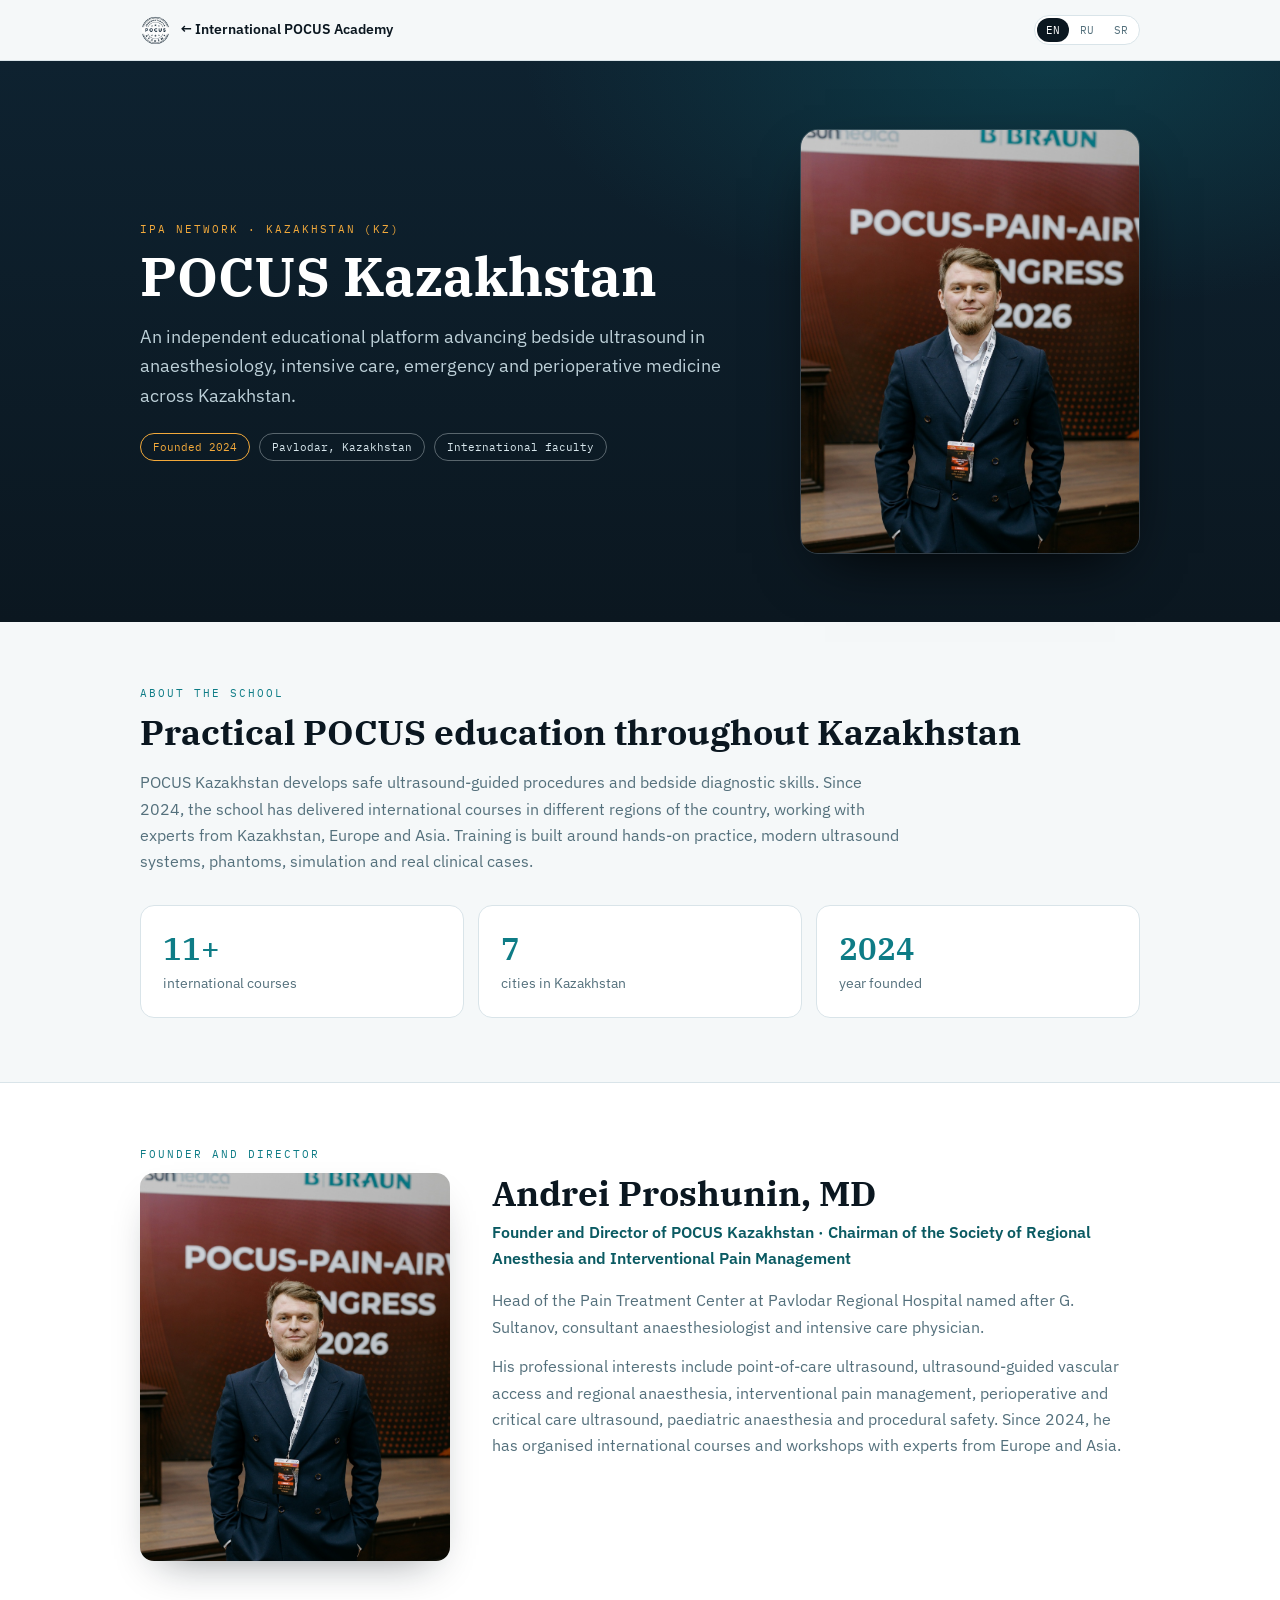
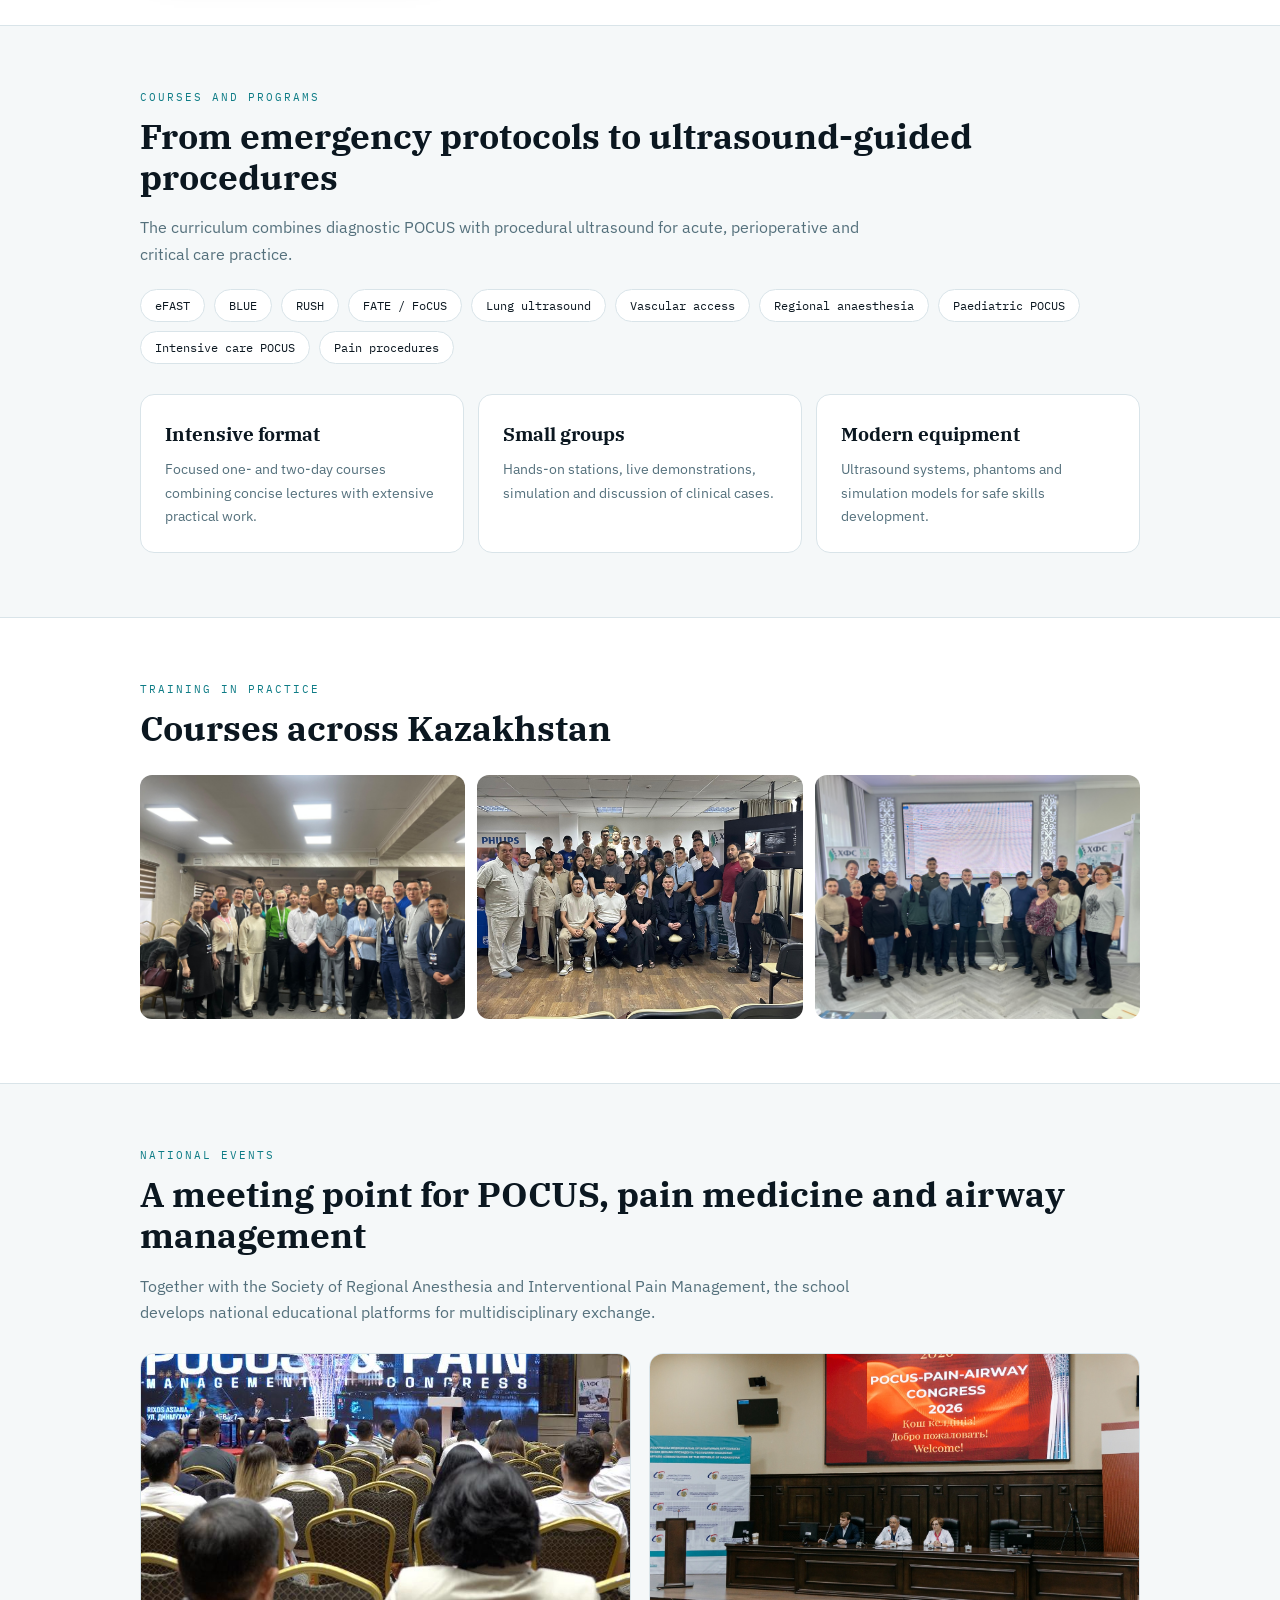
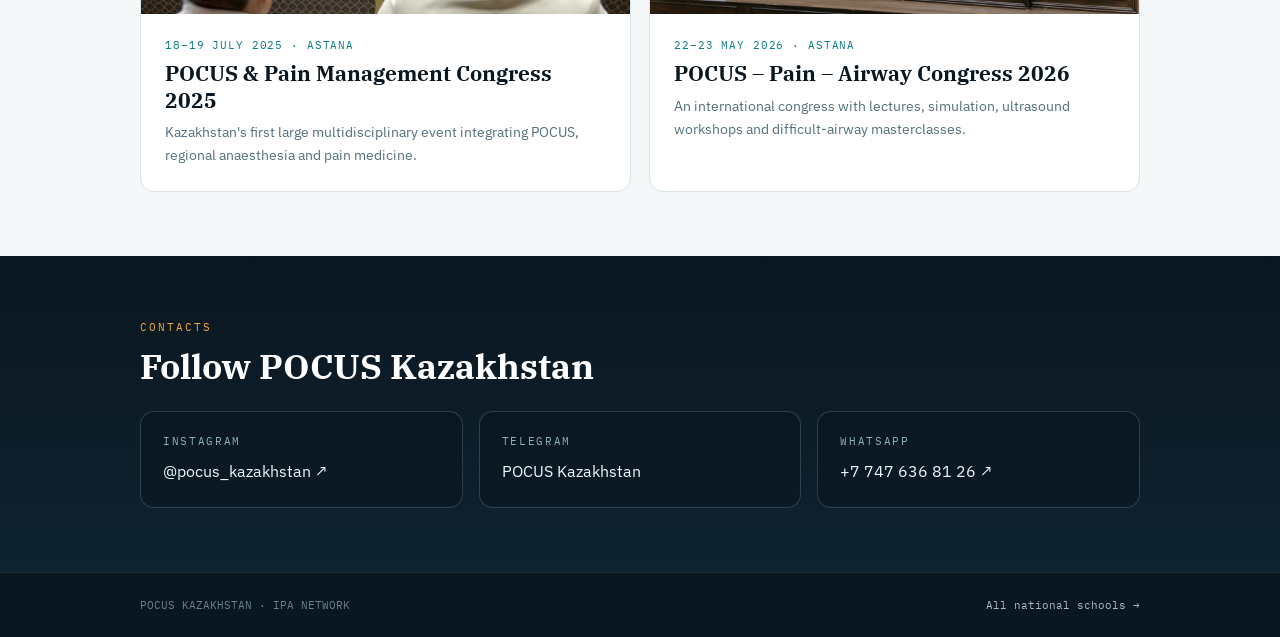
==== kazakhstan.html @ 46409dae "Add Kazakhstan school and POCUS guide" ====
<!DOCTYPE html>
<html lang="en">
<head>
<meta charset="UTF-8">
<meta name="viewport" content="width=device-width, initial-scale=1.0">
<title>POCUS Kazakhstan — International POCUS Academy</title>
<meta name="description" content="POCUS Kazakhstan: ultrasound education, practical courses and international congresses for physicians across Kazakhstan.">
<link rel="icon" href="images/ipa-logo.png">
<style>
@import url('https://fonts.googleapis.com/css2?family=IBM+Plex+Serif:wght@500;600;700&family=IBM+Plex+Sans:wght@400;500;600&family=IBM+Plex+Mono:wght@400;500&display=swap');
:root{--ink:#0b1720;--panel:#0e2230;--paper:#f5f8f9;--card:#fff;--line:#d9e4e9;--echo:#e9f1f4;--teal:#0e7c86;--deep:#0a5a62;--gold:#f2a93b;--text:#182e3a;--muted:#54707c;--radius:14px;--max:1040px}
*{box-sizing:border-box;margin:0;padding:0}html{scroll-behavior:smooth}body{font:16px/1.65 'IBM Plex Sans',system-ui,sans-serif;color:var(--text);background:var(--paper)}img{display:block;max-width:100%}a{color:var(--deep)}.wrap{max-width:var(--max);margin:auto;padding:0 20px}.mono{font-family:'IBM Plex Mono',monospace}:focus-visible{outline:3px solid var(--gold);outline-offset:3px}
.top{position:sticky;top:0;z-index:20;background:rgba(245,248,249,.94);backdrop-filter:blur(8px);border-bottom:1px solid var(--line)}.top-in{height:60px;display:flex;align-items:center;gap:14px}.back{display:flex;align-items:center;gap:9px;text-decoration:none;color:var(--ink);font-weight:600;font-size:14px}.back img{width:31px;height:31px;border-radius:50%}.lang{margin-left:auto;display:flex;gap:2px;padding:2px;border:1px solid var(--line);border-radius:99px;background:#fff}.lang button{border:0;background:transparent;padding:5px 9px;border-radius:99px;color:var(--muted);font:11px 'IBM Plex Mono',monospace;cursor:pointer}.lang button[aria-pressed=true]{background:var(--ink);color:#fff}
.hero{padding:68px 0;background:radial-gradient(850px 400px at 82% 0,rgba(14,124,134,.28),transparent 62%),linear-gradient(180deg,var(--panel),var(--ink));color:#eaf2f5}.hero-grid{display:grid;grid-template-columns:1fr 340px;gap:48px;align-items:center}.crumbs,.kicker{font:11px 'IBM Plex Mono',monospace;text-transform:uppercase;letter-spacing:.18em;color:var(--gold);margin-bottom:12px}h1,h2,h3{font-family:'IBM Plex Serif',serif}h1{font-size:clamp(34px,5vw,54px);line-height:1.06;color:#fff;margin-bottom:16px}.lead{color:#bdd0d8;max-width:62ch;font-size:18px}.tags,.chips{display:flex;gap:9px;flex-wrap:wrap;margin-top:22px}.tag{font:11px 'IBM Plex Mono',monospace;padding:6px 12px;border:1px solid rgba(233,241,244,.35);border-radius:99px;color:#d7e6ec}.tag.gold{border-color:var(--gold);color:var(--gold)}.hero-photo{border-radius:18px;overflow:hidden;border:1px solid rgba(255,255,255,.16);box-shadow:0 24px 60px -25px #000;aspect-ratio:4/5}.hero-photo img{width:100%;height:100%;object-fit:cover;object-position:center top}
section{padding:64px 0}.kicker{color:var(--teal)}h2{font-size:clamp(25px,3.3vw,35px);line-height:1.18;color:var(--ink);margin-bottom:16px}.copy{color:var(--muted);max-width:76ch}.facts{display:grid;grid-template-columns:repeat(3,1fr);gap:14px;margin-top:30px}.fact{background:#fff;border:1px solid var(--line);border-radius:var(--radius);padding:22px}.fact b{display:block;color:var(--teal);font:600 31px 'IBM Plex Serif',serif}.fact span{color:var(--muted);font-size:14px}
.director{background:#fff;border-block:1px solid var(--line)}.dir-grid{display:grid;grid-template-columns:310px 1fr;gap:42px;align-items:start}.dir-photo{border-radius:var(--radius);overflow:hidden;box-shadow:0 18px 40px -20px rgba(11,23,32,.45)}.dir-photo img{width:100%;aspect-ratio:4/5;object-fit:cover;object-position:center top}.dir-grid h2{margin-bottom:4px}.role{font-weight:600;color:var(--deep);margin-bottom:16px}.copy+.copy{margin-top:13px}
.chip{font:12px 'IBM Plex Mono',monospace;color:var(--ink);background:#fff;border:1px solid var(--line);border-radius:99px;padding:8px 14px}.format{display:grid;grid-template-columns:repeat(3,1fr);gap:14px;margin-top:30px}.format article{background:#fff;border:1px solid var(--line);border-radius:var(--radius);padding:24px}.format h3{font-size:19px;color:var(--ink);margin-bottom:8px}.format p{color:var(--muted);font-size:14px}
.gallery{background:#fff;border-block:1px solid var(--line)}.gal{display:grid;grid-template-columns:repeat(3,1fr);gap:12px;margin-top:26px}.gal figure{border-radius:12px;overflow:hidden;background:var(--echo);aspect-ratio:4/3}.gal img{width:100%;height:100%;object-fit:cover}
.events{display:grid;grid-template-columns:1fr 1fr;gap:18px;margin-top:28px}.event{background:#fff;border:1px solid var(--line);border-radius:var(--radius);overflow:hidden}.event img{width:100%;height:260px;object-fit:cover}.event-body{padding:24px}.date{font:11px 'IBM Plex Mono',monospace;color:var(--teal);letter-spacing:.08em;text-transform:uppercase}.event h3{font-size:21px;line-height:1.25;margin:8px 0;color:var(--ink)}.event p{color:var(--muted);font-size:14px}
.contacts{background:linear-gradient(180deg,var(--ink),var(--panel));color:#e5eff3}.contacts .kicker{color:var(--gold)}.contacts h2{color:#fff}.con-grid{display:grid;grid-template-columns:repeat(3,1fr);gap:16px;margin-top:24px}.con{padding:22px;border:1px solid rgba(143,176,188,.26);border-radius:var(--radius);background:rgba(5,15,22,.3)}.con h3{font:11px 'IBM Plex Mono',monospace;text-transform:uppercase;letter-spacing:.15em;color:#8fb0bc;margin-bottom:10px}.con a,.con p{color:#eef6f8;text-decoration:none}.con a:hover{color:var(--gold)}
footer{padding:25px 0;background:var(--ink);border-top:1px solid rgba(143,176,188,.16);color:#66828d;font:11px 'IBM Plex Mono',monospace}.foot{display:flex;justify-content:space-between;gap:12px;flex-wrap:wrap}footer a{color:#a5bbc4;text-decoration:none}
@media(max-width:800px){.hero-grid{grid-template-columns:1fr}.hero-photo{max-width:340px}.facts,.format,.con-grid{grid-template-columns:1fr}.dir-grid{grid-template-columns:1fr}.dir-photo{max-width:310px}.events{grid-template-columns:1fr}.gal{grid-template-columns:1fr}section{padding:48px 0}.hero{padding:52px 0}}
</style>
</head>
<body>
<header class="top"><div class="wrap top-in"><a class="back" href="index.html#network"><img src="images/ipa-logo.png" alt="IPA"><span data-i="back">← International POCUS Academy</span></a><div class="lang" role="group" aria-label="Language"><button data-lang="en" aria-pressed="true">EN</button><button data-lang="ru" aria-pressed="false">RU</button><button data-lang="sr" aria-pressed="false">SR</button></div></div></header>

<main>
<section class="hero"><div class="wrap hero-grid"><div><div class="crumbs" data-i="crumbs">IPA Network · Kazakhstan (KZ)</div><h1>POCUS Kazakhstan</h1><p class="lead" data-i="hero">An independent educational platform advancing bedside ultrasound in anaesthesiology, intensive care, emergency and perioperative medicine across Kazakhstan.</p><div class="tags"><span class="tag gold" data-i="tag1">Founded 2024</span><span class="tag" data-i="tag2">Pavlodar, Kazakhstan</span><span class="tag" data-i="tag3">International faculty</span></div></div><figure class="hero-photo"><img src="images/kazakhstan-director.jpg" alt="Andrei Proshunin, MD"></figure></div></section>

<section><div class="wrap"><div class="kicker" data-i="about_k">About the school</div><h2 data-i="about_h">Practical POCUS education throughout Kazakhstan</h2><p class="copy" data-i="about_p">POCUS Kazakhstan develops safe ultrasound-guided procedures and bedside diagnostic skills. Since 2024, the school has delivered international courses in different regions of the country, working with experts from Kazakhstan, Europe and Asia. Training is built around hands-on practice, modern ultrasound systems, phantoms, simulation and real clinical cases.</p><div class="facts"><div class="fact"><b>11+</b><span data-i="fact1">international courses</span></div><div class="fact"><b>7</b><span data-i="fact2">cities in Kazakhstan</span></div><div class="fact"><b>2024</b><span data-i="fact3">year founded</span></div></div></div></section>

<section class="director"><div class="wrap"><div class="kicker" data-i="director_k">Founder and director</div><div class="dir-grid"><figure class="dir-photo"><img src="images/kazakhstan-director.jpg" alt="Andrei Proshunin, MD"></figure><div><h2>Andrei Proshunin, MD</h2><p class="role" data-i="role">Founder and Director of POCUS Kazakhstan · Chairman of the Society of Regional Anesthesia and Interventional Pain Management</p><p class="copy" data-i="bio1">Head of the Pain Treatment Center at Pavlodar Regional Hospital named after G. Sultanov, consultant anaesthesiologist and intensive care physician.</p><p class="copy" data-i="bio2">His professional interests include point-of-care ultrasound, ultrasound-guided vascular access and regional anaesthesia, interventional pain management, perioperative and critical care ultrasound, paediatric anaesthesia and procedural safety. Since 2024, he has organised international courses and workshops with experts from Europe and Asia.</p></div></div></div></section>

<section><div class="wrap"><div class="kicker" data-i="program_k">Courses and programs</div><h2 data-i="program_h">From emergency protocols to ultrasound-guided procedures</h2><p class="copy" data-i="program_p">The curriculum combines diagnostic POCUS with procedural ultrasound for acute, perioperative and critical care practice.</p><div class="chips"><span class="chip">eFAST</span><span class="chip">BLUE</span><span class="chip">RUSH</span><span class="chip">FATE / FoCUS</span><span class="chip" data-i="lung">Lung ultrasound</span><span class="chip" data-i="vascular">Vascular access</span><span class="chip" data-i="regional">Regional anaesthesia</span><span class="chip" data-i="paed">Paediatric POCUS</span><span class="chip" data-i="icu">Intensive care POCUS</span><span class="chip" data-i="pain">Pain procedures</span></div><div class="format"><article><h3 data-i="format1_h">Intensive format</h3><p data-i="format1_p">Focused one- and two-day courses combining concise lectures with extensive practical work.</p></article><article><h3 data-i="format2_h">Small groups</h3><p data-i="format2_p">Hands-on stations, live demonstrations, simulation and discussion of clinical cases.</p></article><article><h3 data-i="format3_h">Modern equipment</h3><p data-i="format3_p">Ultrasound systems, phantoms and simulation models for safe skills development.</p></article></div></div></section>

<section class="gallery"><div class="wrap"><div class="kicker" data-i="gallery_k">Training in practice</div><h2 data-i="gallery_h">Courses across Kazakhstan</h2><div class="gal"><figure><img src="images/kazakhstan-course-1.jpg" alt="POCUS Kazakhstan practical course" loading="lazy"></figure><figure><img src="images/kazakhstan-course-2.jpg" alt="POCUS Kazakhstan course participants" loading="lazy"></figure><figure><img src="images/kazakhstan-course-3.jpg" alt="POCUS Kazakhstan faculty and participants" loading="lazy"></figure></div></div></section>

<section><div class="wrap"><div class="kicker" data-i="events_k">National events</div><h2 data-i="events_h">A meeting point for POCUS, pain medicine and airway management</h2><p class="copy" data-i="events_p">Together with the Society of Regional Anesthesia and Interventional Pain Management, the school develops national educational platforms for multidisciplinary exchange.</p><div class="events"><article class="event"><img src="images/kazakhstan-congress-2025.jpg" alt="POCUS and Pain Management Congress 2025" loading="lazy"><div class="event-body"><div class="date" data-i="date1">18–19 July 2025 · Astana</div><h3>POCUS &amp; Pain Management Congress 2025</h3><p data-i="event1">Kazakhstan's first large multidisciplinary event integrating POCUS, regional anaesthesia and pain medicine.</p></div></article><article class="event"><img src="images/kazakhstan-congress-2026.jpg" alt="POCUS Pain Airway Congress 2026" loading="lazy"><div class="event-body"><div class="date" data-i="date2">22–23 May 2026 · Astana</div><h3>POCUS – Pain – Airway Congress 2026</h3><p data-i="event2">An international congress with lectures, simulation, ultrasound workshops and difficult-airway masterclasses.</p></div></article></div></div></section>

<section class="contacts"><div class="wrap"><div class="kicker" data-i="contact_k">Contacts</div><h2 data-i="contact_h">Follow POCUS Kazakhstan</h2><div class="con-grid"><div class="con"><h3>Instagram</h3><a href="https://www.instagram.com/pocus_kazakhstan/" target="_blank" rel="noopener">@pocus_kazakhstan ↗</a></div><div class="con"><h3>Telegram</h3><p>POCUS Kazakhstan</p></div><div class="con"><h3>WhatsApp</h3><a href="https://wa.me/77476368126" target="_blank" rel="noopener">+7 747 636 81 26 ↗</a></div></div></div></section>
</main>
<footer><div class="wrap foot"><span>POCUS KAZAKHSTAN · IPA NETWORK</span><a href="index.html#network" data-i="footer">All national schools →</a></div></footer>

<script>
const I18N={
en:{back:'← International POCUS Academy',crumbs:'IPA Network · Kazakhstan (KZ)',hero:'An independent educational platform advancing bedside ultrasound in anaesthesiology, intensive care, emergency and perioperative medicine across Kazakhstan.',tag1:'Founded 2024',tag2:'Pavlodar, Kazakhstan',tag3:'International faculty',about_k:'About the school',about_h:'Practical POCUS education throughout Kazakhstan',about_p:'POCUS Kazakhstan develops safe ultrasound-guided procedures and bedside diagnostic skills. Since 2024, the school has delivered international courses in different regions of the country, working with experts from Kazakhstan, Europe and Asia. Training is built around hands-on practice, modern ultrasound systems, phantoms, simulation and real clinical cases.',fact1:'international courses',fact2:'cities in Kazakhstan',fact3:'year founded',director_k:'Founder and director',role:'Founder and Director of POCUS Kazakhstan · Chairman of the Society of Regional Anesthesia and Interventional Pain Management',bio1:'Head of the Pain Treatment Center at Pavlodar Regional Hospital named after G. Sultanov, consultant anaesthesiologist and intensive care physician.',bio2:'His professional interests include point-of-care ultrasound, ultrasound-guided vascular access and regional anaesthesia, interventional pain management, perioperative and critical care ultrasound, paediatric anaesthesia and procedural safety. Since 2024, he has organised international courses and workshops with experts from Europe and Asia.',program_k:'Courses and programs',program_h:'From emergency protocols to ultrasound-guided procedures',program_p:'The curriculum combines diagnostic POCUS with procedural ultrasound for acute, perioperative and critical care practice.',lung:'Lung ultrasound',vascular:'Vascular access',regional:'Regional anaesthesia',paed:'Paediatric POCUS',icu:'Intensive care POCUS',pain:'Pain procedures',format1_h:'Intensive format',format1_p:'Focused one- and two-day courses combining concise lectures with extensive practical work.',format2_h:'Small groups',format2_p:'Hands-on stations, live demonstrations, simulation and discussion of clinical cases.',format3_h:'Modern equipment',format3_p:'Ultrasound systems, phantoms and simulation models for safe skills development.',gallery_k:'Training in practice',gallery_h:'Courses across Kazakhstan',events_k:'National events',events_h:'A meeting point for POCUS, pain medicine and airway management',events_p:'Together with the Society of Regional Anesthesia and Interventional Pain Management, the school develops national educational platforms for multidisciplinary exchange.',date1:'18–19 July 2025 · Astana',event1:"Kazakhstan's first large multidisciplinary event integrating POCUS, regional anaesthesia and pain medicine.",date2:'22–23 May 2026 · Astana',event2:'An international congress with lectures, simulation, ultrasound workshops and difficult-airway masterclasses.',contact_k:'Contacts',contact_h:'Follow POCUS Kazakhstan',footer:'All national schools →'},
ru:{back:'← International POCUS Academy',crumbs:'Сеть IPA · Казахстан (KZ)',hero:'Независимая образовательная платформа, развивающая ультразвук у постели пациента в анестезиологии, интенсивной терапии, неотложной и периоперационной медицине по всему Казахстану.',tag1:'Основана в 2024 году',tag2:'Павлодар, Казахстан',tag3:'Международные преподаватели',about_k:'О школе',about_h:'Практическое обучение POCUS по всему Казахстану',about_p:'POCUS Kazakhstan развивает навыки безопасных процедур под ультразвуковой навигацией и диагностики у постели пациента. С 2024 года школа проводит международные курсы в разных регионах страны вместе с экспертами из Казахстана, Европы и Азии. Обучение строится вокруг практики, современных УЗ-аппаратов, фантомов, симуляции и реальных клинических случаев.',fact1:'международных курсов',fact2:'городов Казахстана',fact3:'год основания',director_k:'Основатель и руководитель',role:'Основатель и руководитель POCUS Kazakhstan · Председатель Общества регионарной анестезии и интервенционного лечения боли',bio1:'Руководитель Центра лечения боли Павлодарской областной больницы имени Г. Султанова, консультант-анестезиолог и врач интенсивной терапии.',bio2:'Профессиональные интересы: POCUS, сосудистый доступ и регионарная анестезия под контролем УЗИ, интервенционное лечение боли, периоперационный ультразвук, УЗИ в интенсивной терапии, детская анестезиология и безопасность процедур. С 2024 года организует международные курсы и мастер-классы с экспертами Европы и Азии.',program_k:'Курсы и программы',program_h:'От экстренных протоколов до процедур под контролем УЗИ',program_p:'Программа объединяет диагностический POCUS и процедурный ультразвук для неотложной, периоперационной практики и интенсивной терапии.',lung:'УЗИ лёгких',vascular:'Сосудистый доступ',regional:'Регионарная анестезия',paed:'Детский POCUS',icu:'POCUS в интенсивной терапии',pain:'Лечение боли',format1_h:'Интенсивный формат',format1_p:'Однодневные и двухдневные курсы, где краткие лекции сочетаются с большой практической частью.',format2_h:'Малые группы',format2_p:'Практические станции, живые демонстрации, симуляция и обсуждение клинических случаев.',format3_h:'Современное оснащение',format3_p:'УЗ-аппараты, фантомы и симуляционные модели для безопасного освоения навыков.',gallery_k:'Обучение на практике',gallery_h:'Курсы по всему Казахстану',events_k:'Национальные мероприятия',events_h:'Место встречи POCUS, медицины боли и управления дыхательными путями',events_p:'Вместе с Обществом регионарной анестезии и интервенционного лечения боли школа развивает национальные образовательные площадки для междисциплинарного обмена.',date1:'18–19 июля 2025 · Астана',event1:'Первое в Казахстане крупное междисциплинарное мероприятие, объединившее POCUS, регионарную анестезию и медицину боли.',date2:'22–23 мая 2026 · Астана',event2:'Международный конгресс с лекциями, симуляцией, ультразвуковыми мастер-классами и обучением работе с трудными дыхательными путями.',contact_k:'Контакты',contact_h:'POCUS Kazakhstan в социальных сетях',footer:'Все национальные школы →'},
sr:{back:'← International POCUS Academy',crumbs:'IPA mreža · Kazahstan (KZ)',hero:'Nezavisna obrazovna platforma koja unapređuje ultrazvuk na mestu zbrinjavanja u anesteziologiji, intenzivnoj, urgentnoj i perioperativnoj medicini širom Kazahstana.',tag1:'Osnovana 2024.',tag2:'Pavlodar, Kazahstan',tag3:'Međunarodni predavači',about_k:'O školi',about_h:'Praktična POCUS edukacija širom Kazahstana',about_p:'POCUS Kazakhstan razvija bezbedne ultrazvučno vođene procedure i dijagnostičke veštine uz bolesnika. Od 2024. škola organizuje međunarodne kurseve u različitim regionima zemlje, uz stručnjake iz Kazahstana, Evrope i Azije. Edukacija se zasniva na praktičnom radu, savremenim ultrazvučnim aparatima, fantomima, simulaciji i kliničkim slučajevima.',fact1:'međunarodnih kurseva',fact2:'gradova u Kazahstanu',fact3:'godina osnivanja',director_k:'Osnivač i direktor',role:'Osnivač i direktor POCUS Kazakhstan · Predsednik Društva za regionalnu anesteziju i interventno lečenje bola',bio1:'Rukovodilac Centra za lečenje bola Regionalne bolnice G. Sultanov u Pavlodaru, konsultant anesteziolog i lekar intenzivne medicine.',bio2:'Njegova stručna interesovanja obuhvataju POCUS, ultrazvučno vođen vaskularni pristup i regionalnu anesteziju, interventno lečenje bola, perioperativni i ultrazvuk u intenzivnoj nezi, pedijatrijsku anesteziju i bezbednost procedura. Od 2024. organizuje međunarodne kurseve sa stručnjacima iz Evrope i Azije.',program_k:'Kursevi i programi',program_h:'Od urgentnih protokola do ultrazvučno vođenih procedura',program_p:'Program spaja dijagnostički POCUS i proceduralni ultrazvuk za urgentnu, perioperativnu i intenzivnu medicinu.',lung:'Ultrazvuk pluća',vascular:'Vaskularni pristup',regional:'Regionalna anestezija',paed:'Pedijatrijski POCUS',icu:'POCUS u intenzivnoj nezi',pain:'Procedure za lečenje bola',format1_h:'Intenzivni format',format1_p:'Jednodnevni i dvodnevni kursevi koji spajaju sažeta predavanja sa opsežnim praktičnim radom.',format2_h:'Male grupe',format2_p:'Praktične stanice, demonstracije uživo, simulacija i diskusija kliničkih slučajeva.',format3_h:'Savremena oprema',format3_p:'Ultrazvučni sistemi, fantomi i simulacioni modeli za bezbedno usvajanje veština.',gallery_k:'Edukacija u praksi',gallery_h:'Kursevi širom Kazahstana',events_k:'Nacionalni događaji',events_h:'Mesto susreta POCUS-a, medicine bola i upravljanja disajnim putem',events_p:'Zajedno sa Društvom za regionalnu anesteziju i interventno lečenje bola, škola razvija nacionalne obrazovne platforme za multidisciplinarnu razmenu.',date1:'18–19. jul 2025. · Astana',event1:'Prvi veliki multidisciplinarni događaj u Kazahstanu koji je povezao POCUS, regionalnu anesteziju i medicinu bola.',date2:'22–23. maj 2026. · Astana',event2:'Međunarodni kongres sa predavanjima, simulacijom, ultrazvučnim radionicama i obukom za otežani disajni put.',contact_k:'Kontakti',contact_h:'Pratite POCUS Kazakhstan',footer:'Sve nacionalne škole →'}
};
function setLang(lang){if(!I18N[lang])lang='en';document.documentElement.lang=lang;document.querySelectorAll('[data-i]').forEach(el=>{const v=I18N[lang][el.dataset.i];if(v)el.textContent=v});document.querySelectorAll('[data-lang]').forEach(b=>b.setAttribute('aria-pressed',String(b.dataset.lang===lang)));localStorage.setItem('ipa-lang',lang)}
document.querySelectorAll('[data-lang]').forEach(b=>b.addEventListener('click',()=>setLang(b.dataset.lang)));setLang(localStorage.getItem('ipa-lang')||'en');
</script>
</body>
</html>
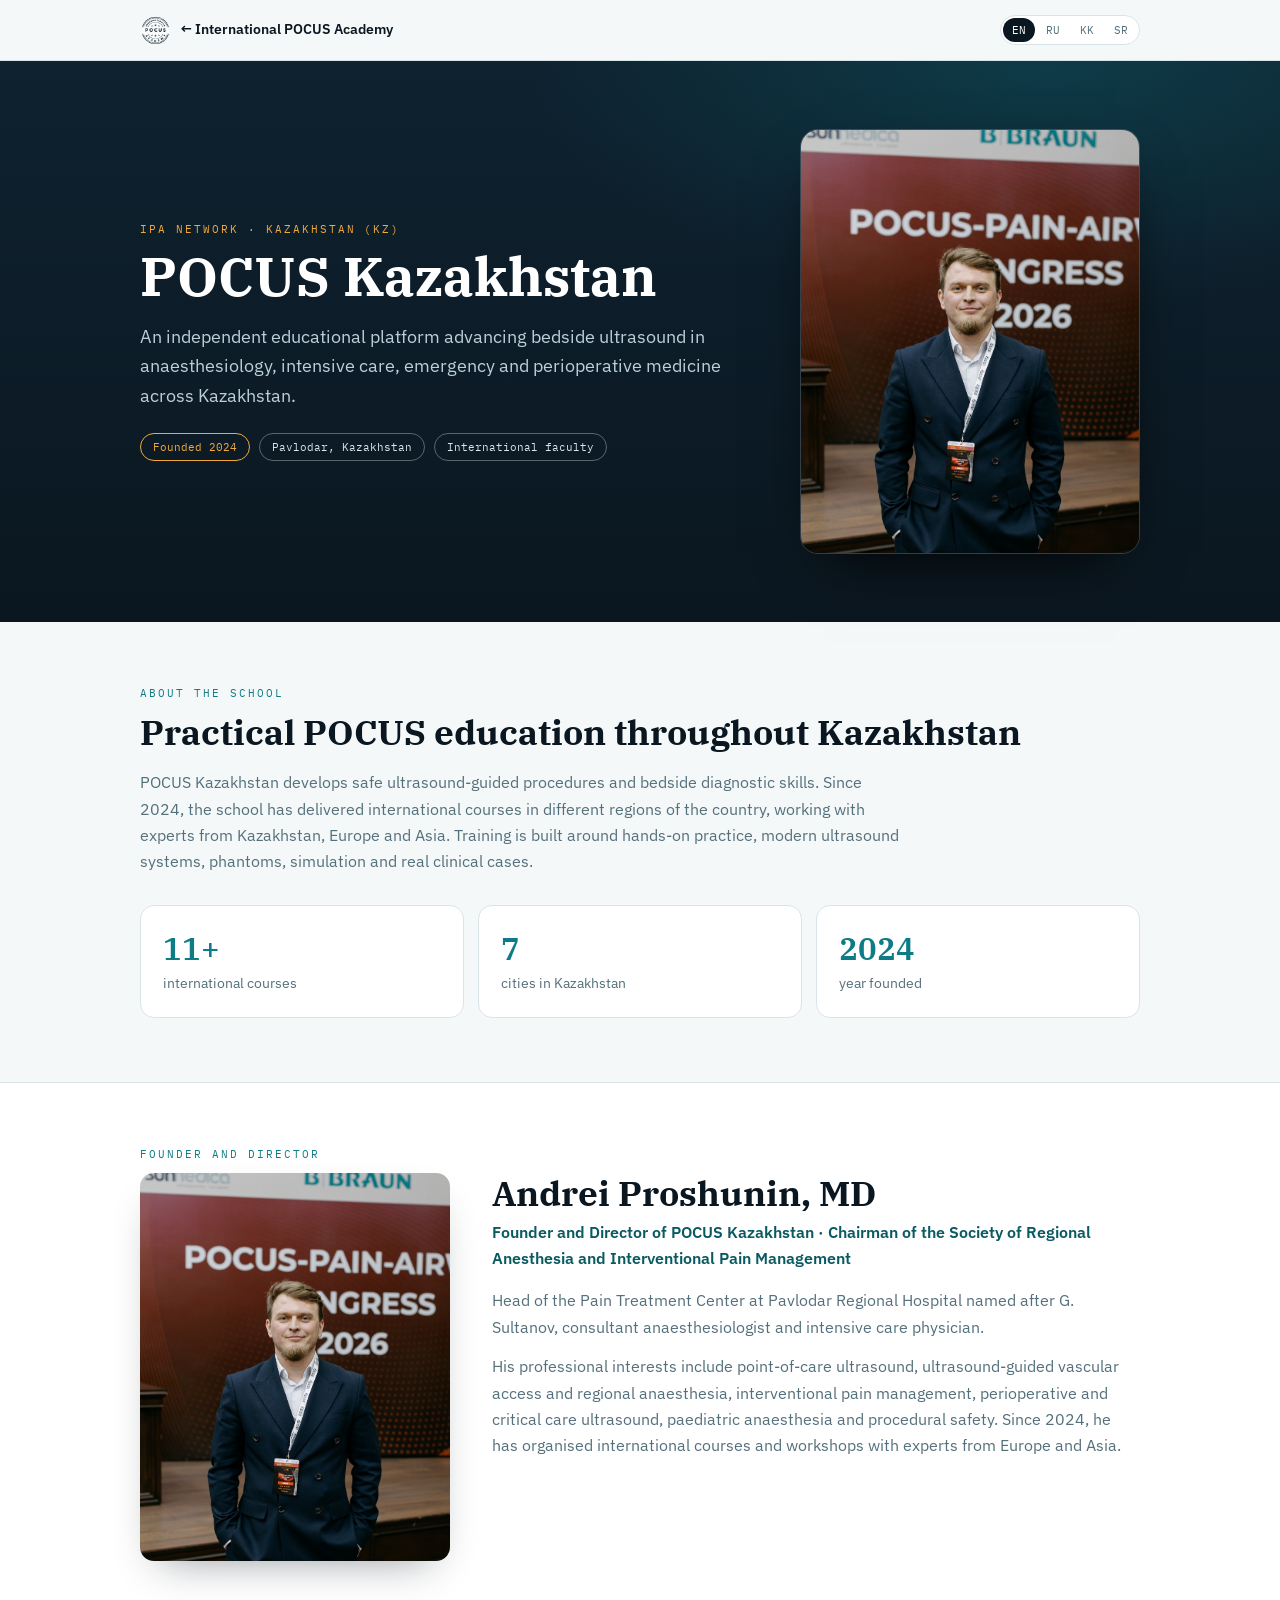
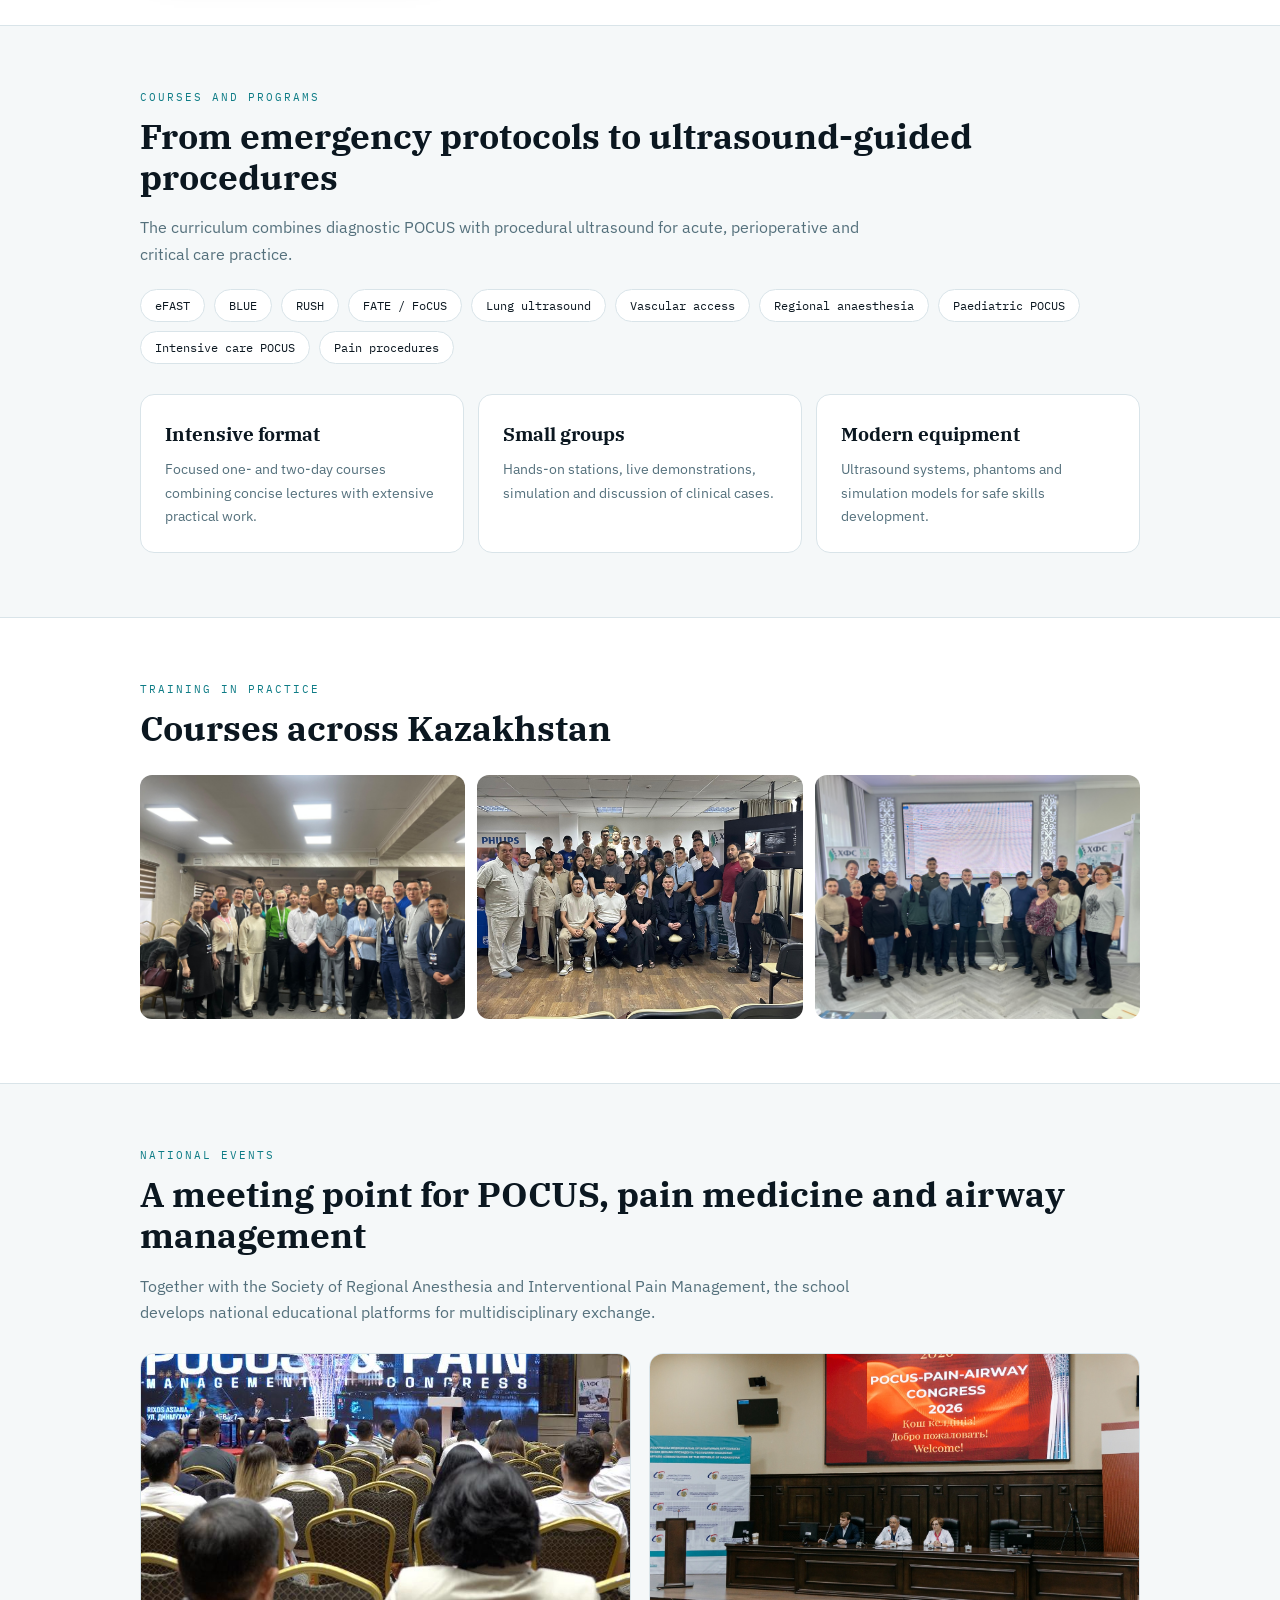
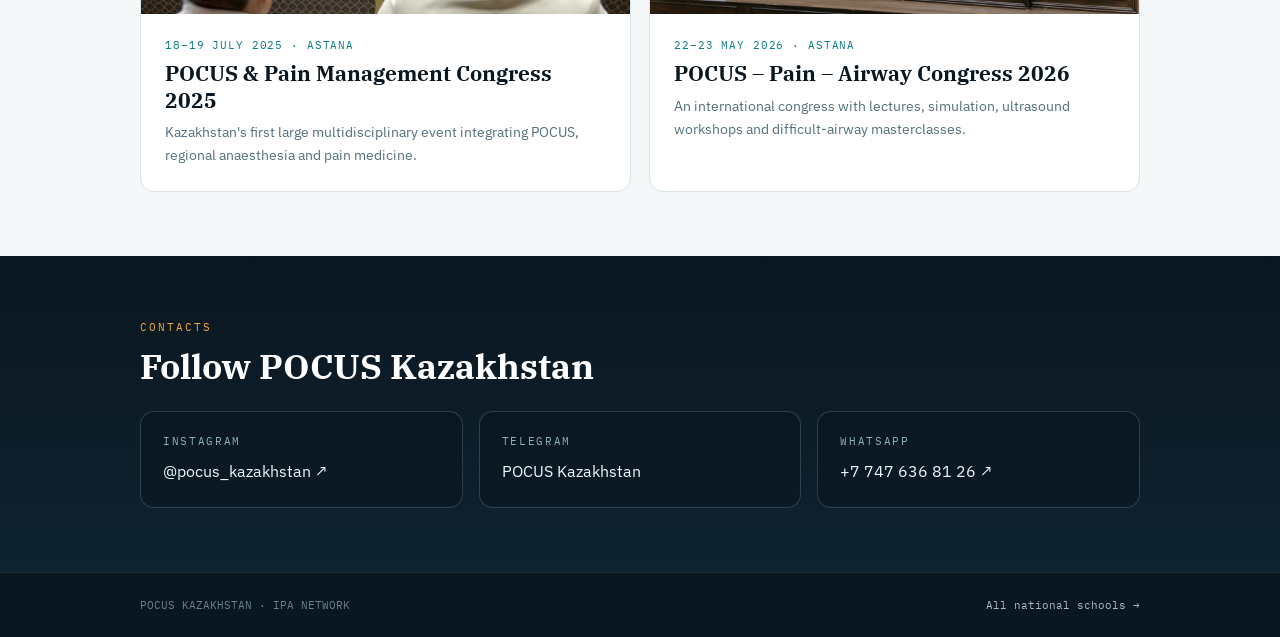
==== commit 8501125b: "Add Kazakh translation" ====
--- a/kazakhstan.html
+++ b/kazakhstan.html
@@ -23,7 +23,7 @@
 </style>
 </head>
 <body>
-<header class="top"><div class="wrap top-in"><a class="back" href="index.html#network"><img src="images/ipa-logo.png" alt="IPA"><span data-i="back">← International POCUS Academy</span></a><div class="lang" role="group" aria-label="Language"><button data-lang="en" aria-pressed="true">EN</button><button data-lang="ru" aria-pressed="false">RU</button><button data-lang="sr" aria-pressed="false">SR</button></div></div></header>
+<header class="top"><div class="wrap top-in"><a class="back" href="index.html#network"><img src="images/ipa-logo.png" alt="IPA"><span data-i="back">← International POCUS Academy</span></a><div class="lang" role="group" aria-label="Language"><button data-lang="en" aria-pressed="true">EN</button><button data-lang="ru" aria-pressed="false">RU</button><button data-lang="kk" aria-pressed="false">KK</button><button data-lang="sr" aria-pressed="false">SR</button></div></div></header>
 
 <main>
 <section class="hero"><div class="wrap hero-grid"><div><div class="crumbs" data-i="crumbs">IPA Network · Kazakhstan (KZ)</div><h1>POCUS Kazakhstan</h1><p class="lead" data-i="hero">An independent educational platform advancing bedside ultrasound in anaesthesiology, intensive care, emergency and perioperative medicine across Kazakhstan.</p><div class="tags"><span class="tag gold" data-i="tag1">Founded 2024</span><span class="tag" data-i="tag2">Pavlodar, Kazakhstan</span><span class="tag" data-i="tag3">International faculty</span></div></div><figure class="hero-photo"><img src="images/kazakhstan-director.jpg" alt="Andrei Proshunin, MD"></figure></div></section>
@@ -46,6 +46,7 @@
 const I18N={
 en:{back:'← International POCUS Academy',crumbs:'IPA Network · Kazakhstan (KZ)',hero:'An independent educational platform advancing bedside ultrasound in anaesthesiology, intensive care, emergency and perioperative medicine across Kazakhstan.',tag1:'Founded 2024',tag2:'Pavlodar, Kazakhstan',tag3:'International faculty',about_k:'About the school',about_h:'Practical POCUS education throughout Kazakhstan',about_p:'POCUS Kazakhstan develops safe ultrasound-guided procedures and bedside diagnostic skills. Since 2024, the school has delivered international courses in different regions of the country, working with experts from Kazakhstan, Europe and Asia. Training is built around hands-on practice, modern ultrasound systems, phantoms, simulation and real clinical cases.',fact1:'international courses',fact2:'cities in Kazakhstan',fact3:'year founded',director_k:'Founder and director',role:'Founder and Director of POCUS Kazakhstan · Chairman of the Society of Regional Anesthesia and Interventional Pain Management',bio1:'Head of the Pain Treatment Center at Pavlodar Regional Hospital named after G. Sultanov, consultant anaesthesiologist and intensive care physician.',bio2:'His professional interests include point-of-care ultrasound, ultrasound-guided vascular access and regional anaesthesia, interventional pain management, perioperative and critical care ultrasound, paediatric anaesthesia and procedural safety. Since 2024, he has organised international courses and workshops with experts from Europe and Asia.',program_k:'Courses and programs',program_h:'From emergency protocols to ultrasound-guided procedures',program_p:'The curriculum combines diagnostic POCUS with procedural ultrasound for acute, perioperative and critical care practice.',lung:'Lung ultrasound',vascular:'Vascular access',regional:'Regional anaesthesia',paed:'Paediatric POCUS',icu:'Intensive care POCUS',pain:'Pain procedures',format1_h:'Intensive format',format1_p:'Focused one- and two-day courses combining concise lectures with extensive practical work.',format2_h:'Small groups',format2_p:'Hands-on stations, live demonstrations, simulation and discussion of clinical cases.',format3_h:'Modern equipment',format3_p:'Ultrasound systems, phantoms and simulation models for safe skills development.',gallery_k:'Training in practice',gallery_h:'Courses across Kazakhstan',events_k:'National events',events_h:'A meeting point for POCUS, pain medicine and airway management',events_p:'Together with the Society of Regional Anesthesia and Interventional Pain Management, the school develops national educational platforms for multidisciplinary exchange.',date1:'18–19 July 2025 · Astana',event1:"Kazakhstan's first large multidisciplinary event integrating POCUS, regional anaesthesia and pain medicine.",date2:'22–23 May 2026 · Astana',event2:'An international congress with lectures, simulation, ultrasound workshops and difficult-airway masterclasses.',contact_k:'Contacts',contact_h:'Follow POCUS Kazakhstan',footer:'All national schools →'},
 ru:{back:'← International POCUS Academy',crumbs:'Сеть IPA · Казахстан (KZ)',hero:'Независимая образовательная платформа, развивающая ультразвук у постели пациента в анестезиологии, интенсивной терапии, неотложной и периоперационной медицине по всему Казахстану.',tag1:'Основана в 2024 году',tag2:'Павлодар, Казахстан',tag3:'Международные преподаватели',about_k:'О школе',about_h:'Практическое обучение POCUS по всему Казахстану',about_p:'POCUS Kazakhstan развивает навыки безопасных процедур под ультразвуковой навигацией и диагностики у постели пациента. С 2024 года школа проводит международные курсы в разных регионах страны вместе с экспертами из Казахстана, Европы и Азии. Обучение строится вокруг практики, современных УЗ-аппаратов, фантомов, симуляции и реальных клинических случаев.',fact1:'международных курсов',fact2:'городов Казахстана',fact3:'год основания',director_k:'Основатель и руководитель',role:'Основатель и руководитель POCUS Kazakhstan · Председатель Общества регионарной анестезии и интервенционного лечения боли',bio1:'Руководитель Центра лечения боли Павлодарской областной больницы имени Г. Султанова, консультант-анестезиолог и врач интенсивной терапии.',bio2:'Профессиональные интересы: POCUS, сосудистый доступ и регионарная анестезия под контролем УЗИ, интервенционное лечение боли, периоперационный ультразвук, УЗИ в интенсивной терапии, детская анестезиология и безопасность процедур. С 2024 года организует международные курсы и мастер-классы с экспертами Европы и Азии.',program_k:'Курсы и программы',program_h:'От экстренных протоколов до процедур под контролем УЗИ',program_p:'Программа объединяет диагностический POCUS и процедурный ультразвук для неотложной, периоперационной практики и интенсивной терапии.',lung:'УЗИ лёгких',vascular:'Сосудистый доступ',regional:'Регионарная анестезия',paed:'Детский POCUS',icu:'POCUS в интенсивной терапии',pain:'Лечение боли',format1_h:'Интенсивный формат',format1_p:'Однодневные и двухдневные курсы, где краткие лекции сочетаются с большой практической частью.',format2_h:'Малые группы',format2_p:'Практические станции, живые демонстрации, симуляция и обсуждение клинических случаев.',format3_h:'Современное оснащение',format3_p:'УЗ-аппараты, фантомы и симуляционные модели для безопасного освоения навыков.',gallery_k:'Обучение на практике',gallery_h:'Курсы по всему Казахстану',events_k:'Национальные мероприятия',events_h:'Место встречи POCUS, медицины боли и управления дыхательными путями',events_p:'Вместе с Обществом регионарной анестезии и интервенционного лечения боли школа развивает национальные образовательные площадки для междисциплинарного обмена.',date1:'18–19 июля 2025 · Астана',event1:'Первое в Казахстане крупное междисциплинарное мероприятие, объединившее POCUS, регионарную анестезию и медицину боли.',date2:'22–23 мая 2026 · Астана',event2:'Международный конгресс с лекциями, симуляцией, ультразвуковыми мастер-классами и обучением работе с трудными дыхательными путями.',contact_k:'Контакты',contact_h:'POCUS Kazakhstan в социальных сетях',footer:'Все национальные школы →'},
+kk:{back:'← International POCUS Academy',crumbs:'IPA желісі · Қазақстан (KZ)',hero:'Қазақстан бойынша анестезиология, қарқынды терапия, шұғыл және периоперациялық медицинада науқас жанындағы ультрадыбысты дамытатын тәуелсіз білім беру платформасы.',tag1:'2024 жылы құрылған',tag2:'Павлодар, Қазақстан',tag3:'Халықаралық оқытушылар',about_k:'Мектеп туралы',about_h:'Қазақстан бойынша практикалық POCUS оқыту',about_p:'POCUS Kazakhstan ультрадыбыстық навигациямен қауіпсіз процедуралар жасау және науқас жанында диагностика жүргізу дағдыларын дамытады. 2024 жылдан бері мектеп еліміздің әр өңірінде Қазақстан, Еуропа және Азия сарапшыларымен бірге халықаралық курстар өткізіп келеді. Оқыту практикалық жұмысқа, заманауи ультрадыбыстық аппараттарға, фантомдарға, симуляцияға және нақты клиникалық жағдайларға негізделген.',fact1:'халықаралық курс',fact2:'Қазақстан қаласы',fact3:'құрылған жылы',director_k:'Құрылтайшысы және жетекшісі',role:'POCUS Kazakhstan құрылтайшысы және жетекшісі · Аймақтық анестезия және интервенциялық ауырсынуды емдеу қоғамының төрағасы',bio1:'Г. Сұлтанов атындағы Павлодар облыстық ауруханасының Ауырсынуды емдеу орталығының жетекшісі, анестезиолог-консультант және қарқынды терапия дәрігері.',bio2:'Кәсіби қызығушылықтары: POCUS, ультрадыбыстық бақылаумен қантамырлық қолжетімділік және аймақтық анестезия, интервенциялық ауырсынуды емдеу, периоперациялық ультрадыбыс, қарқынды терапиядағы ультрадыбыс, балалар анестезиологиясы және процедуралар қауіпсіздігі. 2024 жылдан бері Еуропа мен Азия сарапшыларымен халықаралық курстар мен шеберлік сабақтарын ұйымдастырып келеді.',program_k:'Курстар мен бағдарламалар',program_h:'Шұғыл хаттамалардан ультрадыбыстық бақылаудағы процедураларға дейін',program_p:'Бағдарлама шұғыл, периоперациялық және қарқынды терапия практикасына арналған диагностикалық POCUS пен процедуралық ультрадыбысты біріктіреді.',lung:'Өкпе ультрадыбысы',vascular:'Қантамырлық қолжетімділік',regional:'Аймақтық анестезия',paed:'Балалар POCUS-ы',icu:'Қарқынды терапиядағы POCUS',pain:'Ауырсынуды емдеу процедуралары',format1_h:'Қарқынды формат',format1_p:'Қысқаша дәрістер ауқымды практикалық жұмыспен ұштасатын бір және екі күндік курстар.',format2_h:'Шағын топтар',format2_p:'Практикалық станциялар, тікелей көрсетілімдер, симуляция және клиникалық жағдайларды талқылау.',format3_h:'Заманауи жабдық',format3_p:'Дағдыларды қауіпсіз меңгеруге арналған ультрадыбыстық аппараттар, фантомдар және симуляциялық модельдер.',gallery_k:'Практикалық оқыту',gallery_h:'Қазақстан бойынша курстар',events_k:'Ұлттық іс-шаралар',events_h:'POCUS, ауырсыну медицинасы және тыныс жолдарын басқару тоғысқан алаң',events_p:'Аймақтық анестезия және интервенциялық ауырсынуды емдеу қоғамымен бірге мектеп пәнаралық тәжірибе алмасуға арналған ұлттық білім беру алаңдарын дамытады.',date1:'2025 жылғы 18–19 шілде · Астана',event1:'Қазақстандағы POCUS, аймақтық анестезия және ауырсыну медицинасын біріктірген алғашқы ірі пәнаралық іс-шара.',date2:'2026 жылғы 22–23 мамыр · Астана',event2:'Дәрістер, симуляция, ультрадыбыстық шеберлік сабақтары және күрделі тыныс жолдарымен жұмыс істеу бойынша оқыту қамтылған халықаралық конгресс.',contact_k:'Байланыс',contact_h:'POCUS Kazakhstan әлеуметтік желілерде',footer:'Барлық ұлттық мектептер →'},
 sr:{back:'← International POCUS Academy',crumbs:'IPA mreža · Kazahstan (KZ)',hero:'Nezavisna obrazovna platforma koja unapređuje ultrazvuk na mestu zbrinjavanja u anesteziologiji, intenzivnoj, urgentnoj i perioperativnoj medicini širom Kazahstana.',tag1:'Osnovana 2024.',tag2:'Pavlodar, Kazahstan',tag3:'Međunarodni predavači',about_k:'O školi',about_h:'Praktična POCUS edukacija širom Kazahstana',about_p:'POCUS Kazakhstan razvija bezbedne ultrazvučno vođene procedure i dijagnostičke veštine uz bolesnika. Od 2024. škola organizuje međunarodne kurseve u različitim regionima zemlje, uz stručnjake iz Kazahstana, Evrope i Azije. Edukacija se zasniva na praktičnom radu, savremenim ultrazvučnim aparatima, fantomima, simulaciji i kliničkim slučajevima.',fact1:'međunarodnih kurseva',fact2:'gradova u Kazahstanu',fact3:'godina osnivanja',director_k:'Osnivač i direktor',role:'Osnivač i direktor POCUS Kazakhstan · Predsednik Društva za regionalnu anesteziju i interventno lečenje bola',bio1:'Rukovodilac Centra za lečenje bola Regionalne bolnice G. Sultanov u Pavlodaru, konsultant anesteziolog i lekar intenzivne medicine.',bio2:'Njegova stručna interesovanja obuhvataju POCUS, ultrazvučno vođen vaskularni pristup i regionalnu anesteziju, interventno lečenje bola, perioperativni i ultrazvuk u intenzivnoj nezi, pedijatrijsku anesteziju i bezbednost procedura. Od 2024. organizuje međunarodne kurseve sa stručnjacima iz Evrope i Azije.',program_k:'Kursevi i programi',program_h:'Od urgentnih protokola do ultrazvučno vođenih procedura',program_p:'Program spaja dijagnostički POCUS i proceduralni ultrazvuk za urgentnu, perioperativnu i intenzivnu medicinu.',lung:'Ultrazvuk pluća',vascular:'Vaskularni pristup',regional:'Regionalna anestezija',paed:'Pedijatrijski POCUS',icu:'POCUS u intenzivnoj nezi',pain:'Procedure za lečenje bola',format1_h:'Intenzivni format',format1_p:'Jednodnevni i dvodnevni kursevi koji spajaju sažeta predavanja sa opsežnim praktičnim radom.',format2_h:'Male grupe',format2_p:'Praktične stanice, demonstracije uživo, simulacija i diskusija kliničkih slučajeva.',format3_h:'Savremena oprema',format3_p:'Ultrazvučni sistemi, fantomi i simulacioni modeli za bezbedno usvajanje veština.',gallery_k:'Edukacija u praksi',gallery_h:'Kursevi širom Kazahstana',events_k:'Nacionalni događaji',events_h:'Mesto susreta POCUS-a, medicine bola i upravljanja disajnim putem',events_p:'Zajedno sa Društvom za regionalnu anesteziju i interventno lečenje bola, škola razvija nacionalne obrazovne platforme za multidisciplinarnu razmenu.',date1:'18–19. jul 2025. · Astana',event1:'Prvi veliki multidisciplinarni događaj u Kazahstanu koji je povezao POCUS, regionalnu anesteziju i medicinu bola.',date2:'22–23. maj 2026. · Astana',event2:'Međunarodni kongres sa predavanjima, simulacijom, ultrazvučnim radionicama i obukom za otežani disajni put.',contact_k:'Kontakti',contact_h:'Pratite POCUS Kazakhstan',footer:'Sve nacionalne škole →'}
 };
 function setLang(lang){if(!I18N[lang])lang='en';document.documentElement.lang=lang;document.querySelectorAll('[data-i]').forEach(el=>{const v=I18N[lang][el.dataset.i];if(v)el.textContent=v});document.querySelectorAll('[data-lang]').forEach(b=>b.setAttribute('aria-pressed',String(b.dataset.lang===lang)));localStorage.setItem('ipa-lang',lang)}
@@ -53,3 +54,4 @@
 </script>
 </body>
 </html>
+
